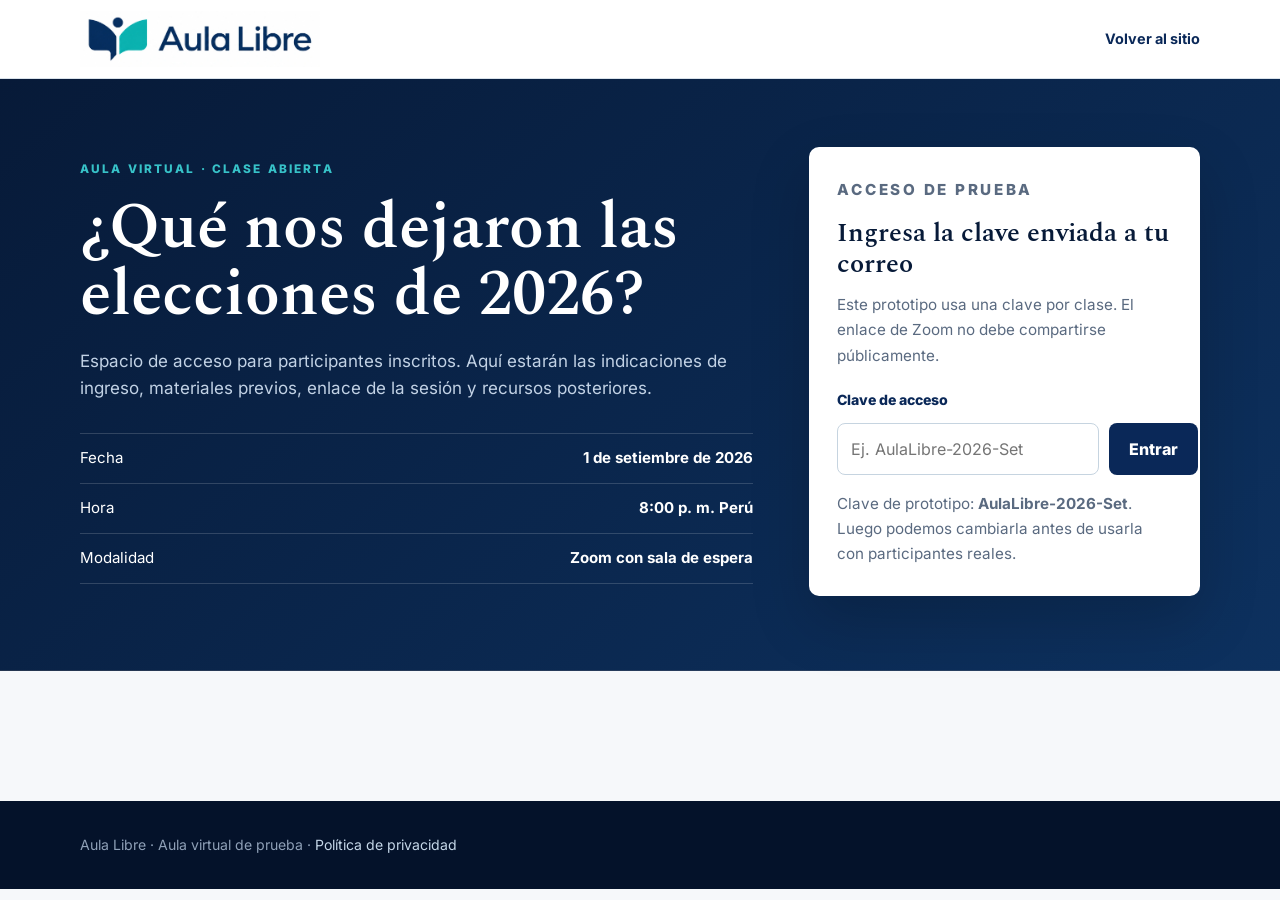
==== aula-clase-abierta.html @ 0e634e23 "Add virtual classroom prototype" ====
<!doctype html>
<html lang="es">
<head>
<meta charset="utf-8">
<meta name="viewport" content="width=device-width, initial-scale=1">
<meta name="robots" content="noindex">
<meta name="description" content="Aula virtual de la clase abierta de Aula Libre.">
<meta name="theme-color" content="#071a38">
<title>Aula virtual | Clase abierta Aula Libre</title>
<link rel="icon" href="assets/favicon-48.png" type="image/png">
<link rel="apple-touch-icon" href="assets/apple-touch-icon.png">
<link rel="preload" href="assets/fonts/spectral-latin-600-normal.woff2" as="font" type="font/woff2" crossorigin>
<link rel="preload" href="assets/fonts/inter-latin-wght-normal.woff2" as="font" type="font/woff2" crossorigin>
<style>
@font-face{font-family:Inter;font-style:normal;font-weight:100 900;font-display:swap;src:url("assets/fonts/inter-latin-wght-normal.woff2") format("woff2")}
@font-face{font-family:Spectral;font-style:normal;font-weight:600;font-display:swap;src:url("assets/fonts/spectral-latin-600-normal.woff2") format("woff2")}
:root{--ink:#14243a;--navy:#0a2858;--deep:#071a38;--teal:#12868c;--bright:#37c2c8;--muted:#5a6a80;--paper:#f6f8fa;--line:#d9e2ea;--white:#fff;--serif:Spectral,Georgia,"Times New Roman",serif;--sans:Inter,ui-sans-serif,system-ui,-apple-system,"Segoe UI",sans-serif;--radius:10px}
*{box-sizing:border-box}
html{scroll-behavior:smooth}
body{margin:0;color:var(--ink);background:var(--paper);font-family:var(--sans);line-height:1.65;-webkit-font-smoothing:antialiased;text-rendering:optimizeLegibility}
img{display:block;max-width:100%;height:auto}
a{color:inherit}
button,input{font:inherit}
.container{width:min(calc(100% - 40px),1120px);margin-inline:auto}
.topbar{position:sticky;top:0;z-index:10;background:rgba(255,255,255,.96);border-bottom:1px solid var(--line);backdrop-filter:blur(10px)}
.topbar-inner{min-height:78px;display:flex;align-items:center;justify-content:space-between;gap:24px}
.brand{display:block;width:min(240px,46vw)}
.back-link{color:var(--navy);font-size:.9rem;font-weight:700;text-decoration:none}
.back-link:hover{text-decoration:underline;text-underline-offset:4px}
.hero{color:#fff;background:linear-gradient(140deg,var(--deep),#0d315f);border-bottom:1px solid rgba(255,255,255,.12)}
.hero-grid{display:grid;grid-template-columns:minmax(0,1fr) minmax(290px,.58fr);gap:56px;align-items:center;padding:68px 0 74px}
.eyebrow{margin:0 0 16px;color:var(--bright);font-size:.74rem;font-weight:800;letter-spacing:.18em;text-transform:uppercase}
h1,h2,h3,p{margin-top:0}
h1{margin-bottom:18px;font-family:var(--serif);font-size:clamp(2.35rem,5vw,4.35rem);line-height:1.05;font-weight:600}
.hero-copy p:not(.eyebrow){max-width:62ch;color:#c2d2e5;font-size:1.06rem}
.hero-meta{display:grid;gap:0;margin:30px 0 0;padding:0;list-style:none;border-top:1px solid rgba(255,255,255,.16)}
.hero-meta li{display:flex;justify-content:space-between;gap:18px;padding:12px 0;border-bottom:1px solid rgba(255,255,255,.16);font-size:.94rem}
.hero-meta strong{color:#fff}
.status-card{padding:30px 28px;background:#fff;color:var(--ink);border-radius:var(--radius);box-shadow:0 24px 60px rgba(0,0,0,.18)}
.status-card h2{margin:0 0 12px;color:var(--deep);font-family:var(--serif);font-size:1.65rem;line-height:1.18}
.status-card p{color:var(--muted);font-size:.95rem}
.access-form{display:grid;gap:12px;margin-top:20px}
.access-form label{color:var(--navy);font-size:.88rem;font-weight:800}
.access-row{display:flex;gap:10px}
.access-row input{min-width:0;flex:1;padding:12px 13px;border:1px solid #c6d4e0;border-radius:8px;outline:none}
.access-row input:focus{border-color:var(--teal);box-shadow:0 0 0 3px rgba(18,134,140,.15)}
.button{display:inline-flex;min-height:48px;align-items:center;justify-content:center;padding:0 20px;color:#fff;background:var(--navy);border:0;border-radius:8px;font-weight:800;text-decoration:none;cursor:pointer}
.button:hover,.button:focus-visible{background:var(--teal)}
.button-light{color:var(--deep);background:#fff;border:1px solid var(--line)}
.button-light:hover,.button-light:focus-visible{color:#fff;background:var(--teal)}
.error{display:none;margin:0;color:#9d1c1c;font-size:.86rem;font-weight:700}
.locked-note{margin:16px 0 0;color:#718198;font-size:.86rem}
.main{padding:54px 0 76px}
.aula-shell{display:none}
.aula-shell.is-open{display:block}
.locked-shell.is-hidden{display:none}
.toolbar{display:flex;align-items:center;justify-content:space-between;gap:18px;margin-bottom:24px}
.toolbar h2{margin:0;color:var(--deep);font-family:var(--serif);font-size:clamp(1.8rem,3vw,2.5rem);line-height:1.1}
.toolbar-actions{display:flex;gap:10px;flex-wrap:wrap}
.grid{display:grid;grid-template-columns:minmax(0,1fr) 340px;gap:26px;align-items:start}
.panel,.side-panel{background:#fff;border:1px solid var(--line);border-radius:var(--radius)}
.panel{padding:30px}
.panel+.panel{margin-top:22px}
.panel h3,.side-panel h3{margin:0 0 14px;color:var(--deep);font-family:var(--serif);font-size:1.45rem;line-height:1.2}
.muted{color:var(--muted)}
.notice{padding:18px 20px;color:var(--deep);background:#eef8f8;border-left:4px solid var(--teal);border-radius:0 8px 8px 0}
.meeting-box{display:grid;gap:16px;margin-top:18px}
.meeting-link{display:flex;align-items:center;justify-content:space-between;gap:18px;padding:18px 20px;color:#fff;background:var(--deep);border-radius:var(--radius)}
.meeting-link strong{display:block}
.meeting-link span{color:#c3d2e3;font-size:.9rem}
.disabled-link{opacity:.72}
.resource-list,.protocol-list,.timeline{margin:0;padding:0;list-style:none}
.resource-list li,.protocol-list li{padding:15px 0;border-top:1px solid var(--line)}
.resource-list li:first-child,.protocol-list li:first-child{border-top:0}
.resource-list a{color:var(--navy);font-weight:800;text-decoration:none}
.resource-list a:hover{text-decoration:underline;text-underline-offset:4px}
.tag{display:inline-flex;margin-left:8px;padding:2px 8px;color:var(--teal);background:#eaf7f7;border-radius:999px;font-size:.72rem;font-weight:800}
.side-panel{padding:24px}
.side-panel+.side-panel{margin-top:22px}
.timeline li{display:grid;grid-template-columns:92px 1fr;gap:12px;padding:13px 0;border-top:1px solid var(--line)}
.timeline li:first-child{border-top:0}
.timeline time{color:var(--teal);font-size:.82rem;font-weight:900}
.support-card{color:#fff;background:var(--deep);border-color:var(--deep)}
.support-card h3{color:#fff}
.support-card p{color:#c3d2e3}
.support-card a{color:var(--bright);font-weight:800;text-decoration:none}
.footer{padding:32px 0;color:#8fa0b7;background:#04122a;font-size:.88rem}
.footer a{color:#c5d7e8;text-decoration:none}
.footer a:hover{text-decoration:underline;text-underline-offset:4px}
@media (max-width:900px){.hero-grid,.grid{grid-template-columns:1fr}.hero-grid{padding:48px 0}.toolbar{align-items:flex-start;flex-direction:column}.meeting-link{align-items:flex-start;flex-direction:column}.access-row{flex-direction:column}.side{display:grid;grid-template-columns:1fr 1fr;gap:22px}.side-panel+.side-panel{margin-top:0}}
@media (max-width:640px){.container{width:min(calc(100% - 30px),1120px)}.topbar-inner{min-height:68px}.hero-meta li,.timeline li{grid-template-columns:1fr}.panel,.side-panel,.status-card{padding:22px}.side{display:block}.side-panel+.side-panel{margin-top:18px}}
</style>
</head>
<body>
<header class="topbar">
  <div class="container topbar-inner">
    <a class="brand" href="/" aria-label="Aula Libre, página de inicio">
      <picture>
        <source srcset="assets/logo-aula-libre.webp" type="image/webp">
        <img src="assets/logo-aula-libre.png" alt="Logo de Aula Libre" width="1148" height="270">
      </picture>
    </a>
    <a class="back-link" href="/">Volver al sitio</a>
  </div>
</header>

<main>
  <section class="hero">
    <div class="container hero-grid">
      <div class="hero-copy">
        <p class="eyebrow">Aula virtual · Clase abierta</p>
        <h1>¿Qué nos dejaron las elecciones de 2026?</h1>
        <p>Espacio de acceso para participantes inscritos. Aquí estarán las indicaciones de ingreso, materiales previos, enlace de la sesión y recursos posteriores.</p>
        <ul class="hero-meta" aria-label="Datos principales de la clase">
          <li><span>Fecha</span><strong>1 de setiembre de 2026</strong></li>
          <li><span>Hora</span><strong>8:00 p. m. Perú</strong></li>
          <li><span>Modalidad</span><strong>Zoom con sala de espera</strong></li>
        </ul>
      </div>

      <section class="status-card locked-shell" aria-labelledby="access-title">
        <p class="eyebrow">Acceso de prueba</p>
        <h2 id="access-title">Ingresa la clave enviada a tu correo</h2>
        <p>Este prototipo usa una clave por clase. El enlace de Zoom no debe compartirse públicamente.</p>
        <form class="access-form" id="access-form">
          <label for="access-code">Clave de acceso</label>
          <div class="access-row">
            <input id="access-code" name="access-code" type="password" autocomplete="off" placeholder="Ej. AulaLibre-2026-Set">
            <button class="button" type="submit">Entrar</button>
          </div>
          <p class="error" id="access-error">La clave no coincide. Revisa el correo de confirmación o escribe a contacto@aulalibre.pe.</p>
        </form>
        <p class="locked-note">Clave de prototipo: <strong>AulaLibre-2026-Set</strong>. Luego podemos cambiarla antes de usarla con participantes reales.</p>
      </section>
    </div>
  </section>

  <section class="main">
    <div class="container aula-shell" id="aula-shell" aria-live="polite">
      <div class="toolbar">
        <div>
          <p class="eyebrow">Panel del participante</p>
          <h2>Aula de la clase abierta</h2>
        </div>
        <div class="toolbar-actions">
          <button class="button button-light" type="button" id="lock-again">Cerrar acceso</button>
          <a class="button" href="mailto:contacto@aulalibre.pe?subject=Soporte%20aula%20virtual">Soporte</a>
        </div>
      </div>

      <div class="grid">
        <div>
          <section class="panel">
            <h3>Ingreso a la sesión</h3>
            <p class="notice">El enlace de Zoom se enviará solo a registros aprobados y se publicará aquí pocas horas antes de la clase.</p>
            <div class="meeting-box">
              <div class="meeting-link disabled-link" aria-label="Enlace de Zoom pendiente">
                <div>
                  <strong>Zoom: enlace pendiente</strong>
                  <span>Se activará el 1 de setiembre de 2026, antes de la sesión.</span>
                </div>
                <span>8:00 p. m.</span>
              </div>
            </div>
          </section>

          <section class="panel">
            <h3>Materiales previos</h3>
            <p class="muted">Puedes colocar aquí lecturas, diapositivas o enlaces no listados. Por ahora dejamos ejemplos de estructura.</p>
            <ul class="resource-list">
              <li><a href="#" aria-disabled="true">Guía de lectura breve</a><span class="tag">Próximamente</span></li>
              <li><a href="#" aria-disabled="true">Programa de la sesión</a><span class="tag">Próximamente</span></li>
              <li><a href="#" aria-disabled="true">Bibliografía recomendada</a><span class="tag">Próximamente</span></li>
            </ul>
          </section>

          <section class="panel">
            <h3>Reglas de participación</h3>
            <ul class="protocol-list">
              <li>Ingresa con el nombre completo usado en el formulario de inscripción.</li>
              <li>La sala de espera estará activada; el equipo admitirá según lista de inscritos.</li>
              <li>Los micrófonos permanecerán apagados al ingresar.</li>
              <li>Las preguntas se recibirán por chat o en el bloque final, según indique la moderación.</li>
              <li>Quienes interrumpan la sesión podrán ser retirados sin aviso adicional.</li>
            </ul>
          </section>

          <section class="panel">
            <h3>Grabación y recursos posteriores</h3>
            <p class="muted">Después de la clase, este espacio puede alojar la grabación, materiales complementarios y avisos sobre próximos cursos.</p>
          </section>
        </div>

        <aside class="side" aria-label="Información de la clase">
          <section class="side-panel">
            <h3>Cronograma</h3>
            <ul class="timeline">
              <li><time>7:45 p. m.</time><span>Apertura de sala de espera.</span></li>
              <li><time>8:00 p. m.</time><span>Inicio de la clase abierta.</span></li>
              <li><time>9:15 p. m.</time><span>Preguntas y conversación final.</span></li>
              <li><time>9:30 p. m.</time><span>Cierre de sesión.</span></li>
            </ul>
          </section>

          <section class="side-panel">
            <h3>Control de ingreso</h3>
            <p class="muted">El equipo puede usar la lista de inscritos para verificar nombre, correo, institución y celular antes de admitir desde la sala de espera.</p>
          </section>

          <section class="side-panel support-card">
            <h3>Soporte</h3>
            <p>Si tienes problemas de acceso, escribe desde el correo con el que te registraste.</p>
            <a href="mailto:contacto@aulalibre.pe?subject=Soporte%20aula%20virtual">contacto@aulalibre.pe</a>
          </section>
        </aside>
      </div>
    </div>
  </section>
</main>

<footer class="footer">
  <div class="container">
    Aula Libre · Aula virtual de prueba · <a href="/privacidad">Política de privacidad</a>
  </div>
</footer>

<script>
(() => {
  const ACCESS_CODE = "AulaLibre-2026-Set";
  const form = document.querySelector("#access-form");
  const input = document.querySelector("#access-code");
  const error = document.querySelector("#access-error");
  const locked = document.querySelector(".locked-shell");
  const aula = document.querySelector("#aula-shell");
  const lockAgain = document.querySelector("#lock-again");
  const storageKey = "aulalibre_aula_clase_abierta";

  const openAula = () => {
    locked.classList.add("is-hidden");
    aula.classList.add("is-open");
  };

  const closeAula = () => {
    localStorage.removeItem(storageKey);
    aula.classList.remove("is-open");
    locked.classList.remove("is-hidden");
    input.value = "";
    input.focus();
  };

  if (localStorage.getItem(storageKey) === "ok") openAula();

  form.addEventListener("submit", (event) => {
    event.preventDefault();
    if (input.value.trim() === ACCESS_CODE) {
      localStorage.setItem(storageKey, "ok");
      error.style.display = "none";
      openAula();
    } else {
      error.style.display = "block";
      input.select();
    }
  });

  lockAgain.addEventListener("click", closeAula);
})();
</script>
</body>
</html>
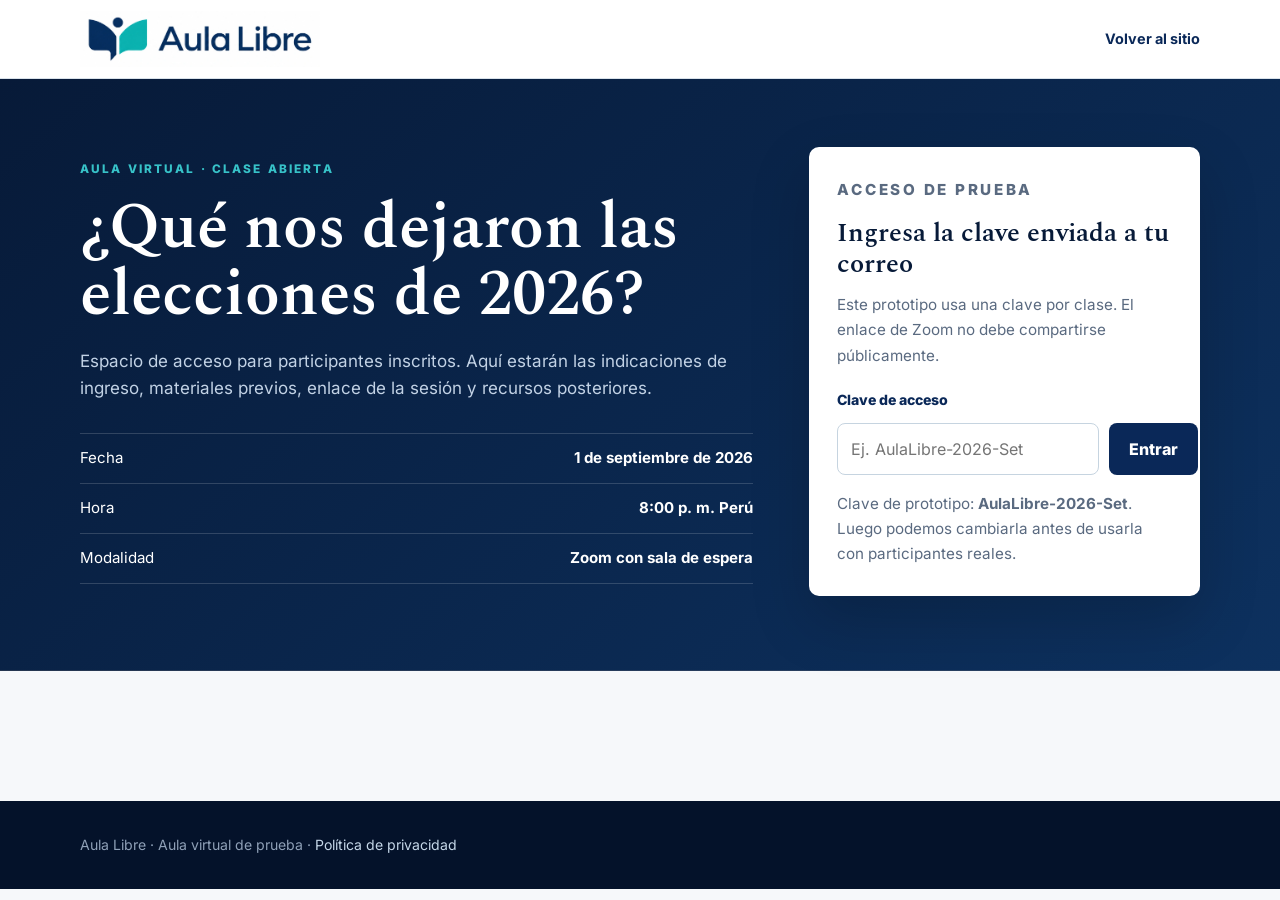
==== commit 91f3a486: "Update September spelling in classroom" ====
--- a/aula-clase-abierta.html
+++ b/aula-clase-abierta.html
@@ -112,7 +112,7 @@
         <h1>¿Qué nos dejaron las elecciones de 2026?</h1>
         <p>Espacio de acceso para participantes inscritos. Aquí estarán las indicaciones de ingreso, materiales previos, enlace de la sesión y recursos posteriores.</p>
         <ul class="hero-meta" aria-label="Datos principales de la clase">
-          <li><span>Fecha</span><strong>1 de setiembre de 2026</strong></li>
+          <li><span>Fecha</span><strong>1 de septiembre de 2026</strong></li>
           <li><span>Hora</span><strong>8:00 p. m. Perú</strong></li>
           <li><span>Modalidad</span><strong>Zoom con sala de espera</strong></li>
         </ul>
@@ -157,7 +157,7 @@
               <div class="meeting-link disabled-link" aria-label="Enlace de Zoom pendiente">
                 <div>
                   <strong>Zoom: enlace pendiente</strong>
-                  <span>Se activará el 1 de setiembre de 2026, antes de la sesión.</span>
+                  <span>Se activará el 1 de septiembre de 2026, antes de la sesión.</span>
                 </div>
                 <span>8:00 p. m.</span>
               </div>
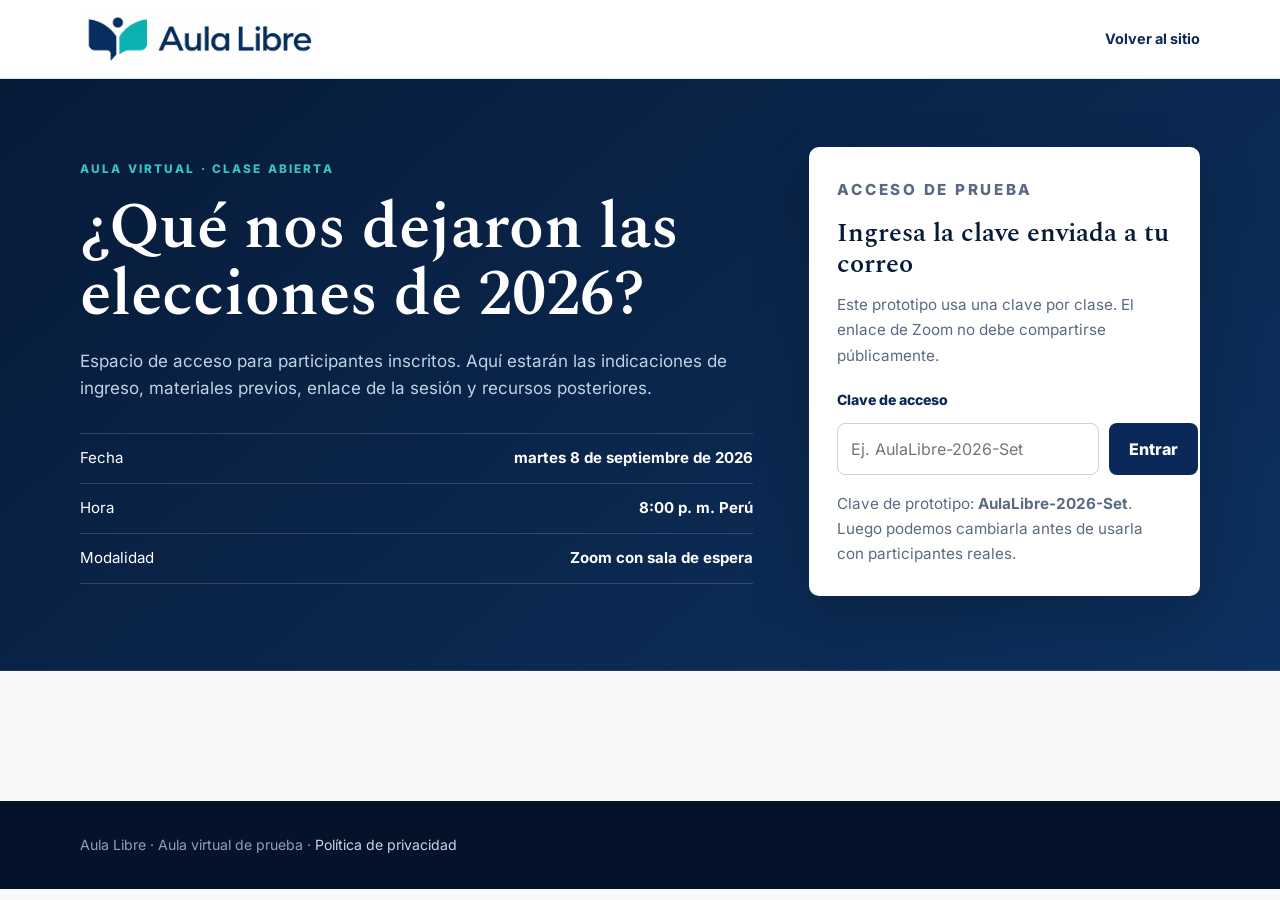
==== commit 4592986c: "Actualizar fecha del aula virtual al 8 de septiembre" ====
--- a/aula-clase-abierta.html
+++ b/aula-clase-abierta.html
@@ -112,7 +112,7 @@
         <h1>¿Qué nos dejaron las elecciones de 2026?</h1>
         <p>Espacio de acceso para participantes inscritos. Aquí estarán las indicaciones de ingreso, materiales previos, enlace de la sesión y recursos posteriores.</p>
         <ul class="hero-meta" aria-label="Datos principales de la clase">
-          <li><span>Fecha</span><strong>1 de septiembre de 2026</strong></li>
+          <li><span>Fecha</span><strong>martes 8 de septiembre de 2026</strong></li>
           <li><span>Hora</span><strong>8:00 p. m. Perú</strong></li>
           <li><span>Modalidad</span><strong>Zoom con sala de espera</strong></li>
         </ul>
@@ -157,7 +157,7 @@
               <div class="meeting-link disabled-link" aria-label="Enlace de Zoom pendiente">
                 <div>
                   <strong>Zoom: enlace pendiente</strong>
-                  <span>Se activará el 1 de septiembre de 2026, antes de la sesión.</span>
+                  <span>Se activará el 8 de septiembre de 2026, antes de la sesión.</span>
                 </div>
                 <span>8:00 p. m.</span>
               </div>
